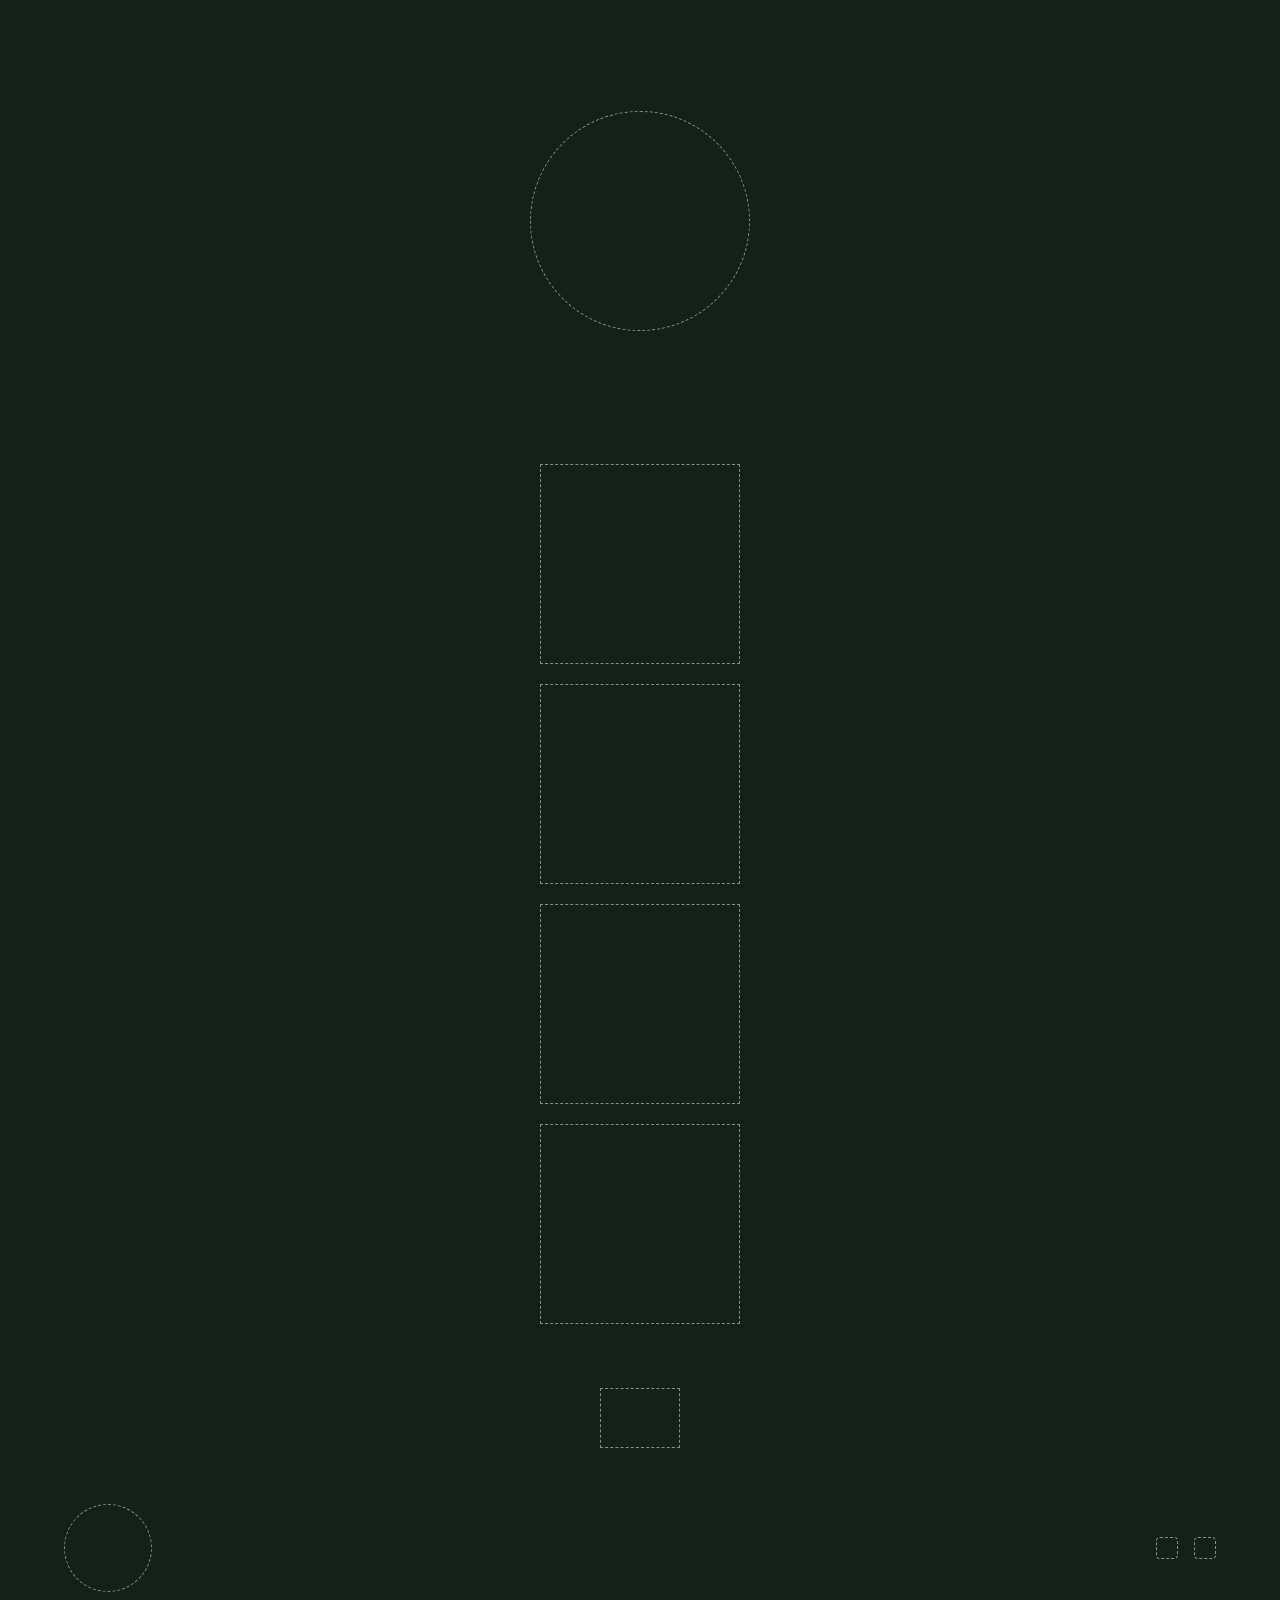
==== index.html @ bf3fc1cc "Build Home page Static rebuild of index.html matching the live site's layout, colors, and Rubik typo" ====
<!DOCTYPE html>
<html lang="en">
<head>
<meta charset="UTF-8">
<meta name="viewport" content="width=device-width, initial-scale=1">
<title>Anthony D Frederick</title>
<link rel="stylesheet" href="css/style.css">
<link rel="stylesheet" href="css/home.css">
</head>
<body>

<header class="hero">
  <h1 class="sr-only">Anthony D Frederick</h1>
  <p class="sr-only">~ welcome all storytellers and Truth-seekers ~</p>

  <div class="hero__mark placeholder" aria-hidden="true">
    <!-- ICON: animated circular "tree" mark (brand logo) -->
    ICON: animated logo mark
  </div>
</header>

<nav class="nav-marks" aria-label="Primary">
  <ul>
    <li>
      <a href="coaching.html" class="nav-mark">
        <span class="nav-mark__icon placeholder" aria-hidden="true">
          <!-- ICON: animated triangle mark -->
          ICON: triangle mark
        </span>
        <span class="nav-mark__label">COACHING</span>
      </a>
    </li>
    <li>
      <a href="work.html" class="nav-mark">
        <span class="nav-mark__icon placeholder" aria-hidden="true">
          <!-- ICON: animated cross/asterisk mark -->
          ICON: cross mark
        </span>
        <span class="nav-mark__label">FILM WORK</span>
      </a>
    </li>
    <li>
      <a href="https://anthonydfrederick.substack.com/" class="nav-mark">
        <span class="nav-mark__icon placeholder" aria-hidden="true">
          <!-- ICON: animated square mark -->
          ICON: square mark
        </span>
        <span class="nav-mark__label">NEWSLETTER</span>
      </a>
    </li>
    <li>
      <a href="about.html" class="nav-mark">
        <span class="nav-mark__icon placeholder" aria-hidden="true">
          <!-- ICON: animated four-point star mark -->
          ICON: star mark
        </span>
        <span class="nav-mark__label">ABOUT</span>
      </a>
    </li>
  </ul>
</nav>

<div class="signature">
  <div class="placeholder" aria-hidden="true">
    <!-- ICON: "adf" cursive signature mark -->
    ICON: adf signature
  </div>
</div>

<footer class="site-footer">
  <div class="site-footer__mark placeholder" aria-hidden="true">
    <!-- ICON: small circular logo mark -->
    ICON: logo mark
  </div>
  <p class="site-footer__legal">
    © 2026. All rights reserved.<br>
    <a href="#">Privacy Policy</a> | <a href="#">Terms &amp; Conditions</a>
  </p>
  <div class="site-footer__social">
    <a href="https://youtube.com/@anthonydfrederick" aria-label="YouTube">
      <span class="placeholder" aria-hidden="true"><!-- ICON: YouTube --></span>
    </a>
    <a href="https://instagram.com/anthonydfrederick" aria-label="Instagram">
      <span class="placeholder" aria-hidden="true"><!-- ICON: Instagram --></span>
    </a>
  </div>
</footer>

</body>
</html>
---- css/style.css ----
/* anthonydfrederick.com — shared styles */

@font-face {
  font-family: "Rubik";
  src: url("../assets/fonts/rubik/Rubik-Light.ttf") format("truetype");
  font-weight: 300;
  font-style: normal;
  font-display: swap;
}
@font-face {
  font-family: "Rubik";
  src: url("../assets/fonts/rubik/Rubik-LightItalic.ttf") format("truetype");
  font-weight: 300;
  font-style: italic;
  font-display: swap;
}
@font-face {
  font-family: "Rubik";
  src: url("../assets/fonts/rubik/Rubik-Regular.ttf") format("truetype");
  font-weight: 400;
  font-style: normal;
  font-display: swap;
}
@font-face {
  font-family: "Rubik";
  src: url("../assets/fonts/rubik/Rubik-Italic.ttf") format("truetype");
  font-weight: 400;
  font-style: italic;
  font-display: swap;
}
@font-face {
  font-family: "Rubik";
  src: url("../assets/fonts/rubik/Rubik-Medium.ttf") format("truetype");
  font-weight: 500;
  font-style: normal;
  font-display: swap;
}
@font-face {
  font-family: "Rubik";
  src: url("../assets/fonts/rubik/Rubik-MediumItalic.ttf") format("truetype");
  font-weight: 500;
  font-style: italic;
  font-display: swap;
}
@font-face {
  font-family: "Rubik";
  src: url("../assets/fonts/rubik/Rubik-Bold.ttf") format("truetype");
  font-weight: 700;
  font-style: normal;
  font-display: swap;
}
@font-face {
  font-family: "Rubik";
  src: url("../assets/fonts/rubik/Rubik-BoldItalic.ttf") format("truetype");
  font-weight: 700;
  font-style: italic;
  font-display: swap;
}
@font-face {
  font-family: "Rubik";
  src: url("../assets/fonts/rubik/Rubik-Black.ttf") format("truetype");
  font-weight: 900;
  font-style: normal;
  font-display: swap;
}
@font-face {
  font-family: "Rubik";
  src: url("../assets/fonts/rubik/Rubik-BlackItalic.ttf") format("truetype");
  font-weight: 900;
  font-style: italic;
  font-display: swap;
}

:root {
  --color-forest: #142118;
  --color-cream-text: #fff9ee;
  --color-paper: #fef1e2;
  --color-paper-text: #142118;
  --color-gold: #fcd762;

  --font-body: "Rubik", -apple-system, BlinkMacSystemFont, "Segoe UI", sans-serif;

  --nav-mark-size: 200px;
  --nav-mark-gap: 20px;

  --max-content-width: 1200px;
}

* {
  box-sizing: border-box;
}

html {
  scroll-behavior: smooth;
}

@media (prefers-reduced-motion: reduce) {
  html {
    scroll-behavior: auto;
  }
  *,
  *::before,
  *::after {
    animation-duration: 0.01ms !important;
    animation-iteration-count: 1 !important;
    transition-duration: 0.01ms !important;
  }
}

body {
  margin: 0;
  font-family: var(--font-body);
  background-color: var(--color-forest);
  color: var(--color-cream-text);
  font-weight: 300;
  line-height: 1.5;
}

body.paper {
  background-color: var(--color-paper);
  color: var(--color-paper-text);
}

a {
  color: inherit;
  text-decoration: none;
}

/* Visually hidden but accessible to screen readers */
.sr-only {
  position: absolute;
  width: 1px;
  height: 1px;
  padding: 0;
  margin: -1px;
  overflow: hidden;
  clip: rect(0, 0, 0, 0);
  white-space: nowrap;
  border: 0;
}

/* Focus visibility */
a:focus-visible,
button:focus-visible {
  outline: 2px solid var(--color-gold);
  outline-offset: 4px;
}

/* Generic image/graphic placeholder */
.placeholder {
  display: flex;
  align-items: center;
  justify-content: center;
  border: 1px dashed currentColor;
  opacity: 0.5;
  text-align: center;
  font-size: 12px;
  letter-spacing: 0.05em;
  text-transform: uppercase;
  line-height: 1.4;
  padding: 8px;
}

/* Footer, shared across all pages */
.site-footer {
  display: flex;
  flex-wrap: wrap;
  align-items: center;
  justify-content: space-between;
  gap: 16px;
  max-width: var(--max-content-width);
  margin: 0 auto;
  padding: 32px 24px 40px;
  font-size: 14px;
}

.site-footer__mark.placeholder {
  width: 88px;
  height: 88px;
  border-radius: 50%;
  font-size: 10px;
  flex-shrink: 0;
}

.site-footer__legal {
  opacity: 0.85;
  flex: 1;
  text-align: center;
}

.site-footer__legal a {
  text-decoration: underline;
  text-underline-offset: 2px;
}

.site-footer__social {
  display: flex;
  gap: 16px;
}

.site-footer__social .placeholder {
  width: 22px;
  height: 22px;
  border-radius: 4px;
  font-size: 0;
}

.signature {
  display: flex;
  justify-content: center;
  padding: 24px 0;
}

.signature .placeholder {
  width: 80px;
  height: 60px;
}
---- css/home.css ----
/* Home page — index.html */

.hero {
  display: flex;
  justify-content: center;
  padding: 111px 24px 0;
}

.hero__mark {
  width: 220px;
  height: 220px;
  border-radius: 50%;
}

.nav-marks ul {
  list-style: none;
  margin: 133px 0 0;
  padding: 0;
  display: flex;
  flex-direction: column;
  align-items: center;
  gap: var(--nav-mark-gap);
}

.nav-mark {
  display: flex;
  flex-direction: column;
  align-items: center;
  justify-content: center;
  width: var(--nav-mark-size);
  height: var(--nav-mark-size);
  gap: 12px;
}

.nav-mark__icon {
  width: 100%;
  height: 100%;
  position: absolute;
  opacity: 0.5;
}

.nav-mark {
  position: relative;
}

.nav-mark__label {
  position: relative;
  font-size: 16px;
  font-weight: 300;
  letter-spacing: 1px;
  text-transform: uppercase;
}

.signature {
  margin-top: 40px;
}

@media (max-width: 640px) {
  .hero {
    padding-top: 72px;
  }

  .hero__mark {
    width: 180px;
    height: 180px;
  }

  :root {
    --nav-mark-size: 160px;
  }
}
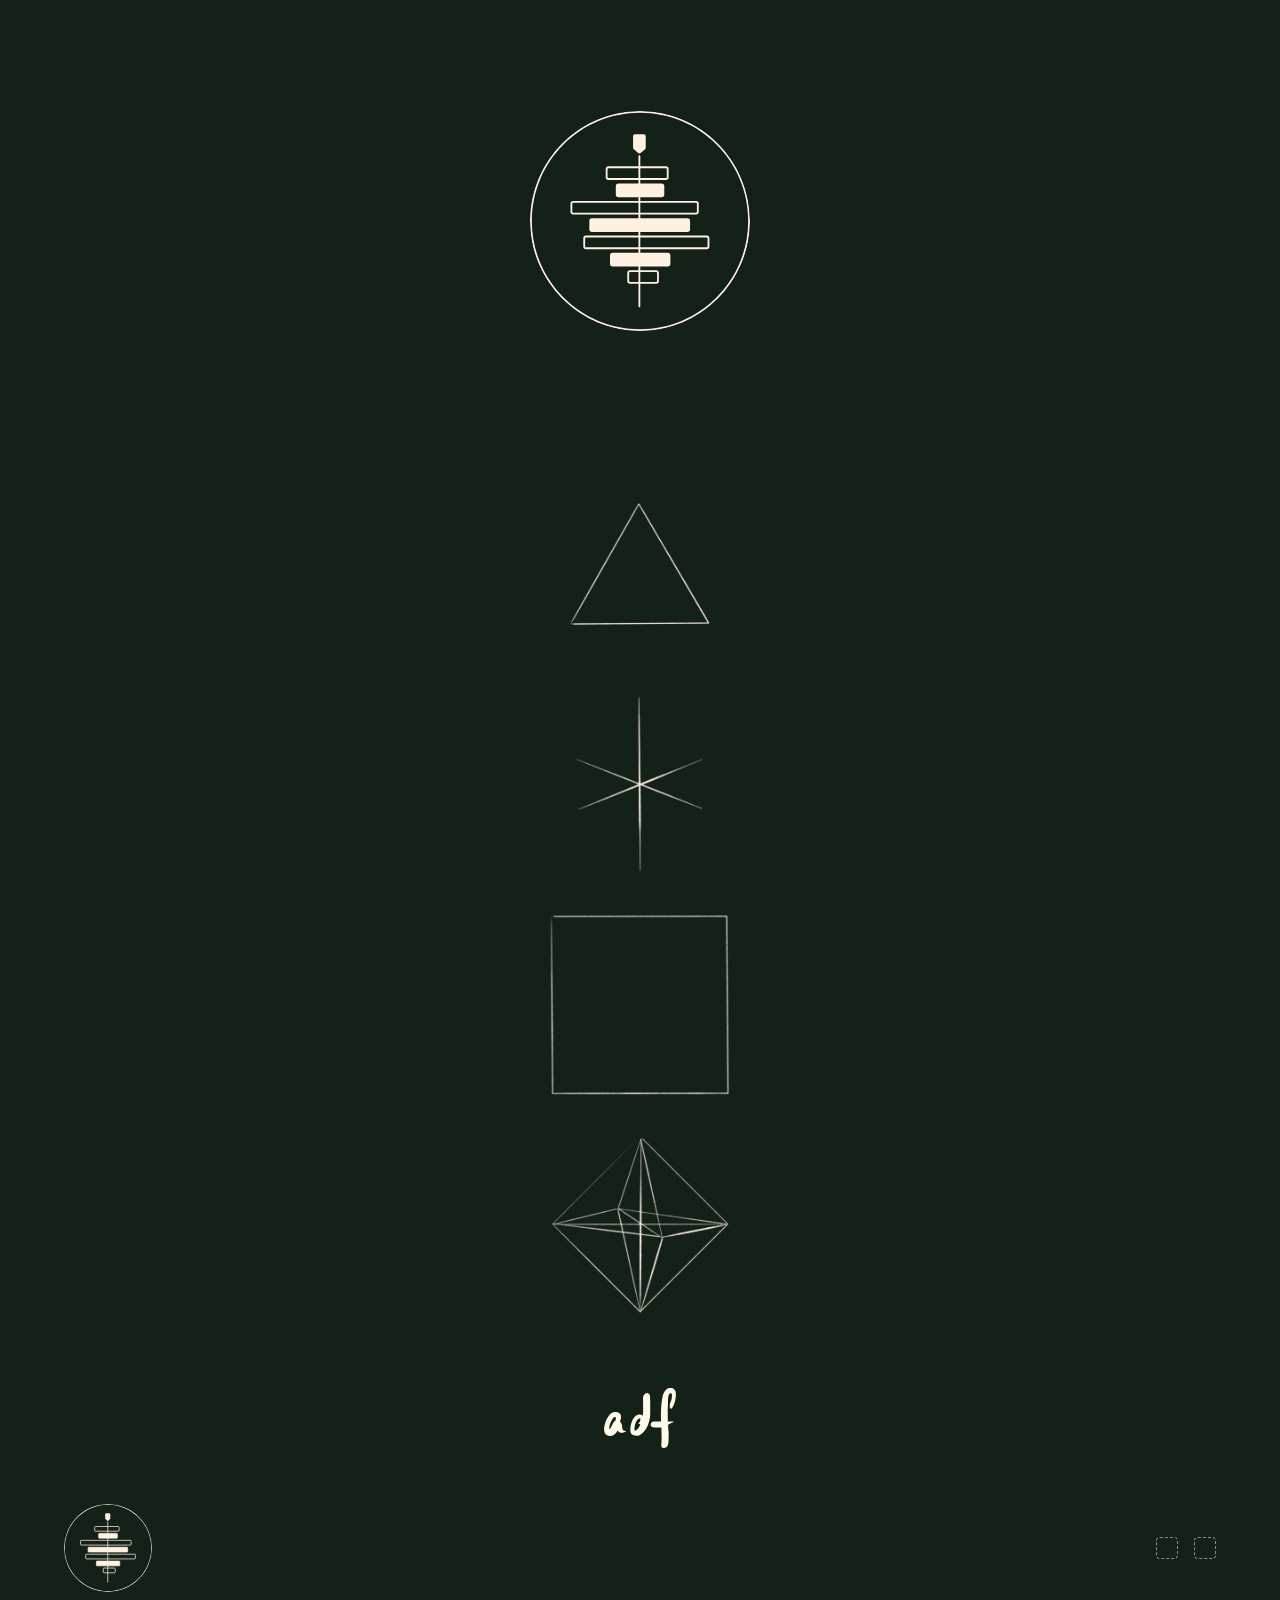
==== commit 11ff79ab: "Wire in real media assets across all four pages Replaces placeholder boxes with the actual brand ass" ====
--- a/index.html
+++ b/index.html
@@ -13,47 +13,32 @@
   <h1 class="sr-only">Anthony D Frederick</h1>
   <p class="sr-only">~ welcome all storytellers and Truth-seekers ~</p>
 
-  <div class="hero__mark placeholder" aria-hidden="true">
-    <!-- ICON: animated circular "tree" mark (brand logo) -->
-    ICON: animated logo mark
-  </div>
+  <img class="hero__mark" src="assets/media/CI_Cursor_offwhite_250305.svg" alt="" aria-hidden="true">
 </header>
 
 <nav class="nav-marks" aria-label="Primary">
   <ul>
     <li>
       <a href="coaching.html" class="nav-mark">
-        <span class="nav-mark__icon placeholder" aria-hidden="true">
-          <!-- ICON: animated triangle mark -->
-          ICON: triangle mark
-        </span>
+        <span class="nav-mark__icon nav-mark__icon--coaching" aria-hidden="true"></span>
         <span class="nav-mark__label">COACHING</span>
       </a>
     </li>
     <li>
       <a href="work.html" class="nav-mark">
-        <span class="nav-mark__icon placeholder" aria-hidden="true">
-          <!-- ICON: animated cross/asterisk mark -->
-          ICON: cross mark
-        </span>
+        <span class="nav-mark__icon nav-mark__icon--filmwork" aria-hidden="true"></span>
         <span class="nav-mark__label">FILM WORK</span>
       </a>
     </li>
     <li>
       <a href="https://anthonydfrederick.substack.com/" class="nav-mark">
-        <span class="nav-mark__icon placeholder" aria-hidden="true">
-          <!-- ICON: animated square mark -->
-          ICON: square mark
-        </span>
+        <span class="nav-mark__icon nav-mark__icon--newsletter" aria-hidden="true"></span>
         <span class="nav-mark__label">NEWSLETTER</span>
       </a>
     </li>
     <li>
       <a href="about.html" class="nav-mark">
-        <span class="nav-mark__icon placeholder" aria-hidden="true">
-          <!-- ICON: animated four-point star mark -->
-          ICON: star mark
-        </span>
+        <span class="nav-mark__icon nav-mark__icon--about" aria-hidden="true"></span>
         <span class="nav-mark__label">ABOUT</span>
       </a>
     </li>
@@ -61,17 +46,11 @@
 </nav>
 
 <div class="signature">
-  <div class="placeholder" aria-hidden="true">
-    <!-- ICON: "adf" cursive signature mark -->
-    ICON: adf signature
-  </div>
+  <img src="assets/media/adf_initials_240310.svg" alt="" aria-hidden="true">
 </div>
 
 <footer class="site-footer">
-  <div class="site-footer__mark placeholder" aria-hidden="true">
-    <!-- ICON: small circular logo mark -->
-    ICON: logo mark
-  </div>
+  <img class="site-footer__mark" src="assets/media/CI_Cursor_offwhite_250305.svg" alt="" aria-hidden="true">
   <p class="site-footer__legal">
     © 2026. All rights reserved.<br>
     <a href="#">Privacy Policy</a> | <a href="#">Terms &amp; Conditions</a>
--- a/css/style.css
+++ b/css/style.css
@@ -174,12 +174,13 @@
   font-size: 14px;
 }
 
-.site-footer__mark.placeholder {
+.site-footer__mark {
   width: 88px;
   height: 88px;
   border-radius: 50%;
   font-size: 10px;
   flex-shrink: 0;
+  object-fit: contain;
 }
 
 .site-footer__legal {
@@ -211,6 +212,7 @@
   padding: 24px 0;
 }
 
+.signature img,
 .signature .placeholder {
   width: 80px;
   height: 60px;
--- a/css/home.css
+++ b/css/home.css
@@ -10,6 +10,7 @@
   width: 220px;
   height: 220px;
   border-radius: 50%;
+  object-fit: contain;
 }
 
 .nav-marks ul {
@@ -32,11 +33,49 @@
   gap: 12px;
 }
 
+/* Each icon is a filmstrip sprite (square frames laid out horizontally).
+   background-size/position use percentages so the frame math scales
+   with --nav-mark-size automatically (no fixed pixel widths needed). */
 .nav-mark__icon {
   width: 100%;
   height: 100%;
   position: absolute;
-  opacity: 0.5;
+  background-repeat: no-repeat;
+  background-position: 0 0;
+}
+
+@keyframes play-sprite {
+  to {
+    background-position: 100% 0;
+  }
+}
+
+.nav-mark__icon--coaching,
+.nav-mark__icon--filmwork,
+.nav-mark__icon--newsletter {
+  background-size: 1500% 100%; /* 15 frames */
+  animation: play-sprite 1.5s steps(15) infinite;
+}
+
+.nav-mark__icon--about {
+  background-size: 1100% 100%; /* 11 frames */
+  animation: play-sprite 1.1s steps(11) infinite;
+}
+
+.nav-mark__icon--coaching {
+  background-image: url("../assets/media/SPRITE%205.png");
+}
+
+.nav-mark__icon--filmwork {
+  background-image: url("../assets/media/SPRITE%202.png");
+}
+
+.nav-mark__icon--newsletter {
+  background-image: url("../assets/media/SPRITE%203.png");
+}
+
+.nav-mark__icon--about {
+  background-image: url("../assets/media/SPRITE%204.png");
 }
 
 .nav-mark {
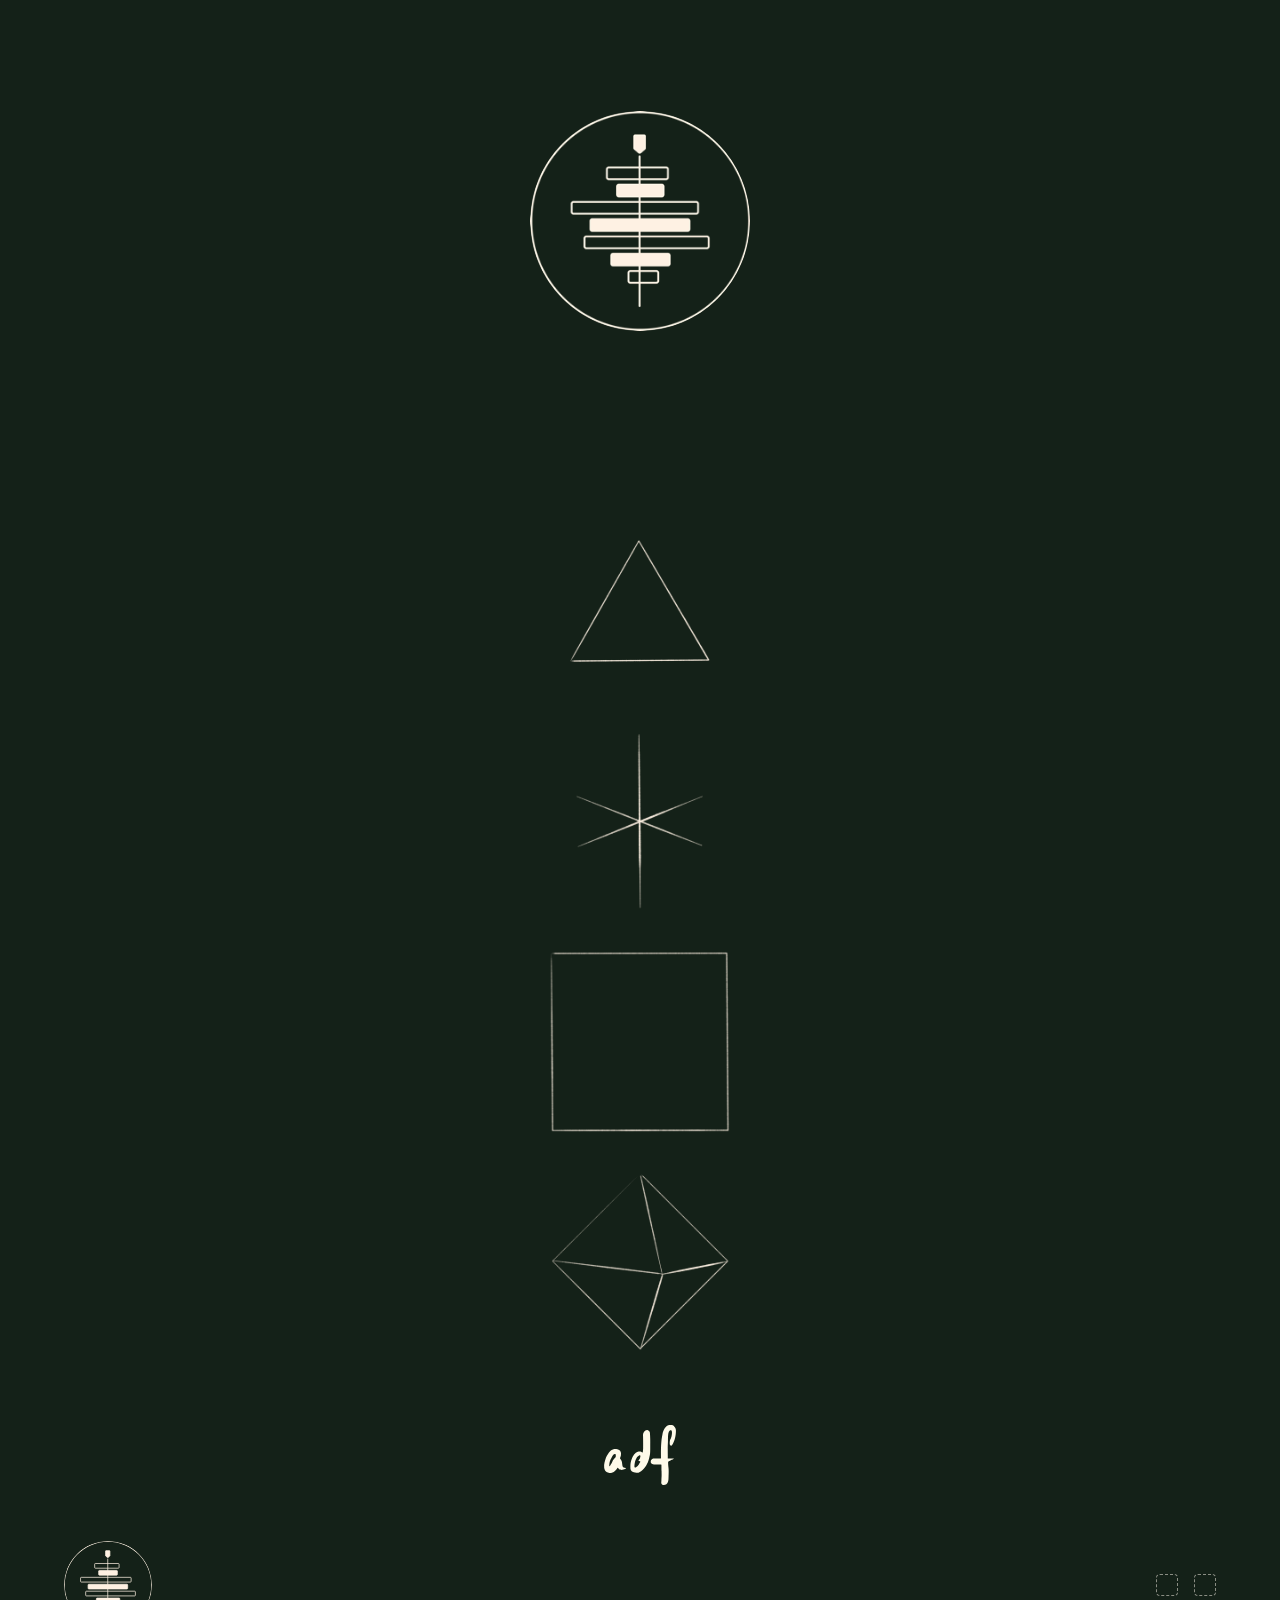
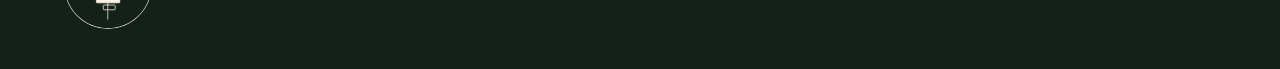
==== commit 30326c75: "Animate the Home page header mark and reveal tagline on hover Header mark now plays SPRITE 8 continu" ====
--- a/index.html
+++ b/index.html
@@ -11,9 +11,8 @@
 
 <header class="hero">
   <h1 class="sr-only">Anthony D Frederick</h1>
-  <p class="sr-only">~ welcome all storytellers and Truth-seekers ~</p>
-
-  <img class="hero__mark" src="assets/media/CI_Cursor_offwhite_250305.svg" alt="" aria-hidden="true">
+  <span class="hero__mark" aria-hidden="true"></span>
+  <p class="hero__tagline">~ welcome all storytellers and Truth-seekers ~</p>
 </header>
 
 <nav class="nav-marks" aria-label="Primary">
--- a/css/home.css
+++ b/css/home.css
@@ -1,16 +1,58 @@
 /* Home page — index.html */
+
+:root {
+  --hero-mark-size: 220px;
+}
 
 .hero {
   display: flex;
-  justify-content: center;
+  flex-direction: column;
+  align-items: center;
   padding: 111px 24px 0;
 }
 
+/* Hero mark is also a filmstrip sprite (48 square frames), same
+   calc()-based frame math as the nav icons below, but this one
+   auto-plays continuously rather than waiting for hover.
+   Uses "SPRITE 8-web.png" — a resized copy of the source file. The
+   original is 51,888px wide, which exceeds the browser's max texture
+   dimension for CSS background-image (commonly 16,384px), so it
+   silently fails to render as a background (confirmed: the same file
+   draws fine via <canvas>, which doesn't hit that limit the same way).
+   This copy is 12,288px wide (256px/frame), well under the limit. */
 .hero__mark {
-  width: 220px;
-  height: 220px;
+  display: block;
+  width: var(--hero-mark-size);
+  height: var(--hero-mark-size);
   border-radius: 50%;
-  object-fit: contain;
+  background-image: url("../assets/media/SPRITE%208-web.png");
+  background-repeat: no-repeat;
+  background-position: 0 0;
+  background-size: calc(var(--hero-mark-size) * 48) 100%; /* 48 frames, 220px each = 10560px */
+  animation: play-hero-sprite 3.3s steps(48) infinite;
+}
+
+@keyframes play-hero-sprite {
+  to {
+    background-position: calc(var(--hero-mark-size) * -48) 0;
+  }
+}
+
+/* Hidden until hover, but not display:none/sr-only, so it stays in
+   the accessibility tree and the reveal is a pure opacity fade with
+   no layout shift. */
+.hero__tagline {
+  margin: 16px 0 0;
+  font-size: 14px;
+  letter-spacing: 0.03em;
+  text-align: center;
+  opacity: 0;
+  transition: opacity 0.3s ease;
+}
+
+.hero:hover .hero__tagline,
+.hero:focus-within .hero__tagline {
+  opacity: 1;
 }
 
 .nav-marks ul {
@@ -35,31 +77,43 @@
 
 /* Each icon is a filmstrip sprite (square frames laid out horizontally).
    background-size/position use percentages so the frame math scales
-   with --nav-mark-size automatically (no fixed pixel widths needed). */
+   with --nav-mark-size automatically (no fixed pixel widths needed).
+   inset:0 pins it exactly over the .nav-mark box regardless of the
+   parent's flex layout, so every frame lands in the same spot — that's
+   what makes it read as one icon changing shape rather than something
+   jumping around. Idle state sits on frame 0 until hovered. */
 .nav-mark__icon {
-  width: 100%;
-  height: 100%;
   position: absolute;
+  inset: 0;
   background-repeat: no-repeat;
   background-position: 0 0;
 }
 
+/* The endpoint must be an explicit pixel offset of exactly
+   frameWidth * frameCount (here, --nav-mark-size * 15) — using the
+   percentage shorthand (100%) computes via the CSS spec's "excess
+   space" formula instead, landing on -2800px rather than -3000px,
+   which paired with steps(15) produces uneven 186.67px jumps instead
+   of clean 200px frame steps. calc() also keeps this correct at the
+   160px mobile --nav-mark-size. */
 @keyframes play-sprite {
   to {
-    background-position: 100% 0;
+    background-position: calc(var(--nav-mark-size) * -15) 0;
   }
 }
 
 .nav-mark__icon--coaching,
 .nav-mark__icon--filmwork,
-.nav-mark__icon--newsletter {
-  background-size: 1500% 100%; /* 15 frames */
-  animation: play-sprite 1.5s steps(15) infinite;
+.nav-mark__icon--newsletter,
+.nav-mark__icon--about {
+  background-size: calc(var(--nav-mark-size) * 15) 100%; /* 15 frames, 200px each = 3000px */
 }
 
-.nav-mark__icon--about {
-  background-size: 1100% 100%; /* 11 frames */
-  animation: play-sprite 1.1s steps(11) infinite;
+.nav-mark:hover .nav-mark__icon--coaching,
+.nav-mark:hover .nav-mark__icon--filmwork,
+.nav-mark:hover .nav-mark__icon--newsletter,
+.nav-mark:hover .nav-mark__icon--about {
+  animation: play-sprite 1.5s steps(15) infinite;
 }
 
 .nav-mark__icon--coaching {
@@ -75,7 +129,7 @@
 }
 
 .nav-mark__icon--about {
-  background-image: url("../assets/media/SPRITE%204.png");
+  background-image: url("../assets/media/SPRITE%206.png");
 }
 
 .nav-mark {
@@ -99,12 +153,8 @@
     padding-top: 72px;
   }
 
-  .hero__mark {
-    width: 180px;
-    height: 180px;
-  }
-
   :root {
+    --hero-mark-size: 180px;
     --nav-mark-size: 160px;
   }
 }
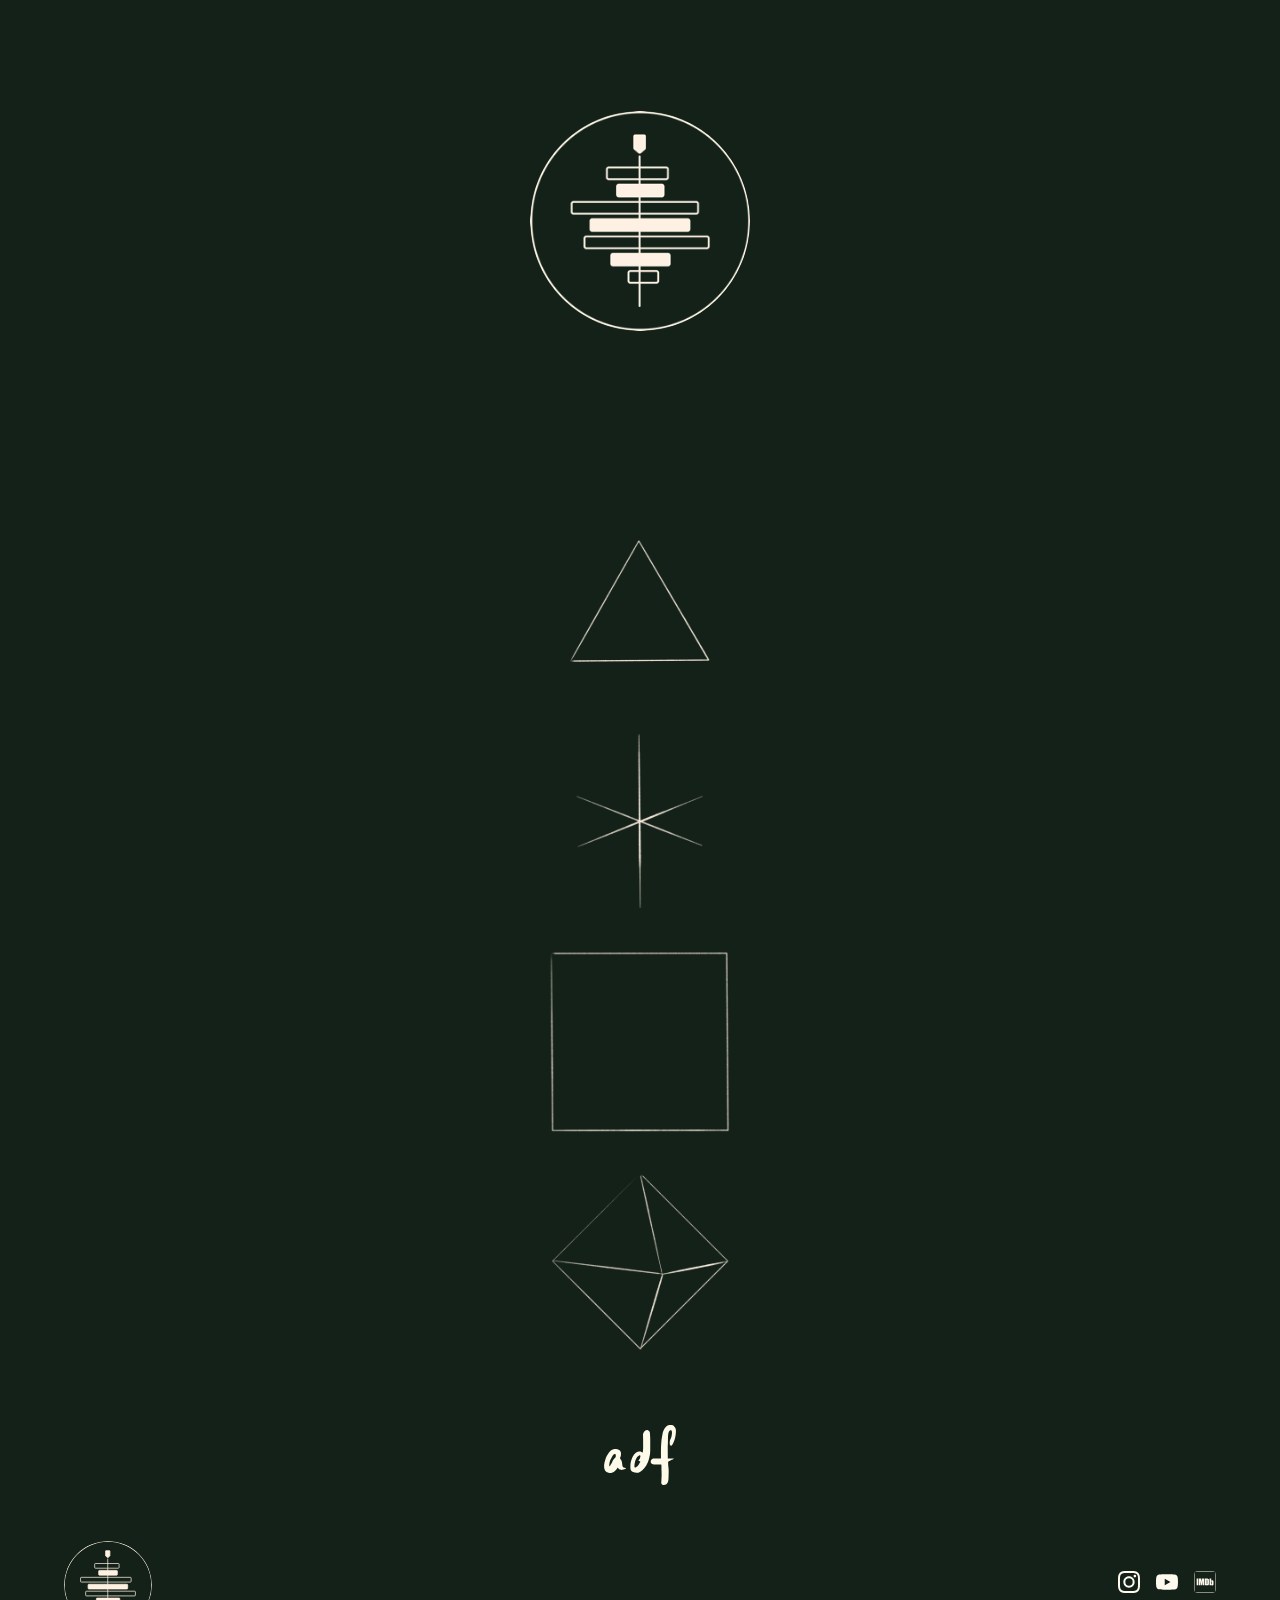
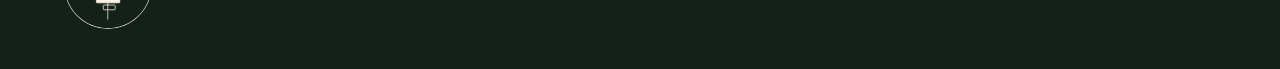
==== commit 618d65ff: "Add IMDb icon and wire in real social icons across all footers Replaces the YouTube/Instagram placeh" ====
--- a/index.html
+++ b/index.html
@@ -55,11 +55,14 @@
     <a href="#">Privacy Policy</a> | <a href="#">Terms &amp; Conditions</a>
   </p>
   <div class="site-footer__social">
+    <a href="https://instagram.com/anthonydfrederick" aria-label="Instagram">
+      <img src="assets/media/icon-instagram-cream.svg" alt="">
+    </a>
     <a href="https://youtube.com/@anthonydfrederick" aria-label="YouTube">
-      <span class="placeholder" aria-hidden="true"><!-- ICON: YouTube --></span>
+      <img src="assets/media/icon-youtube-cream.svg" alt="">
     </a>
-    <a href="https://instagram.com/anthonydfrederick" aria-label="Instagram">
-      <span class="placeholder" aria-hidden="true"><!-- ICON: Instagram --></span>
+    <a href="#" aria-label="IMDb">
+      <img src="assets/media/icon-imdb-cream.svg" alt="">
     </a>
   </div>
 </footer>
--- a/css/style.css
+++ b/css/style.css
@@ -196,9 +196,12 @@
 
 .site-footer__social {
   display: flex;
+  align-items: center;
   gap: 16px;
-}
-
+  flex-shrink: 0;
+}
+
+.site-footer__social img,
 .site-footer__social .placeholder {
   width: 22px;
   height: 22px;
--- a/css/home.css
+++ b/css/home.css
@@ -12,8 +12,8 @@
 }
 
 /* Hero mark is also a filmstrip sprite (48 square frames), same
-   calc()-based frame math as the nav icons below, but this one
-   auto-plays continuously rather than waiting for hover.
+   calc()-based frame math as the nav icons below, and same
+   hover-to-play pattern — idle on frame 0 until hovered.
    Uses "SPRITE 8-web.png" — a resized copy of the source file. The
    original is 51,888px wide, which exceeds the browser's max texture
    dimension for CSS background-image (commonly 16,384px), so it
@@ -29,6 +29,9 @@
   background-repeat: no-repeat;
   background-position: 0 0;
   background-size: calc(var(--hero-mark-size) * 48) 100%; /* 48 frames, 220px each = 10560px */
+}
+
+.hero:hover .hero__mark {
   animation: play-hero-sprite 3.3s steps(48) infinite;
 }
 
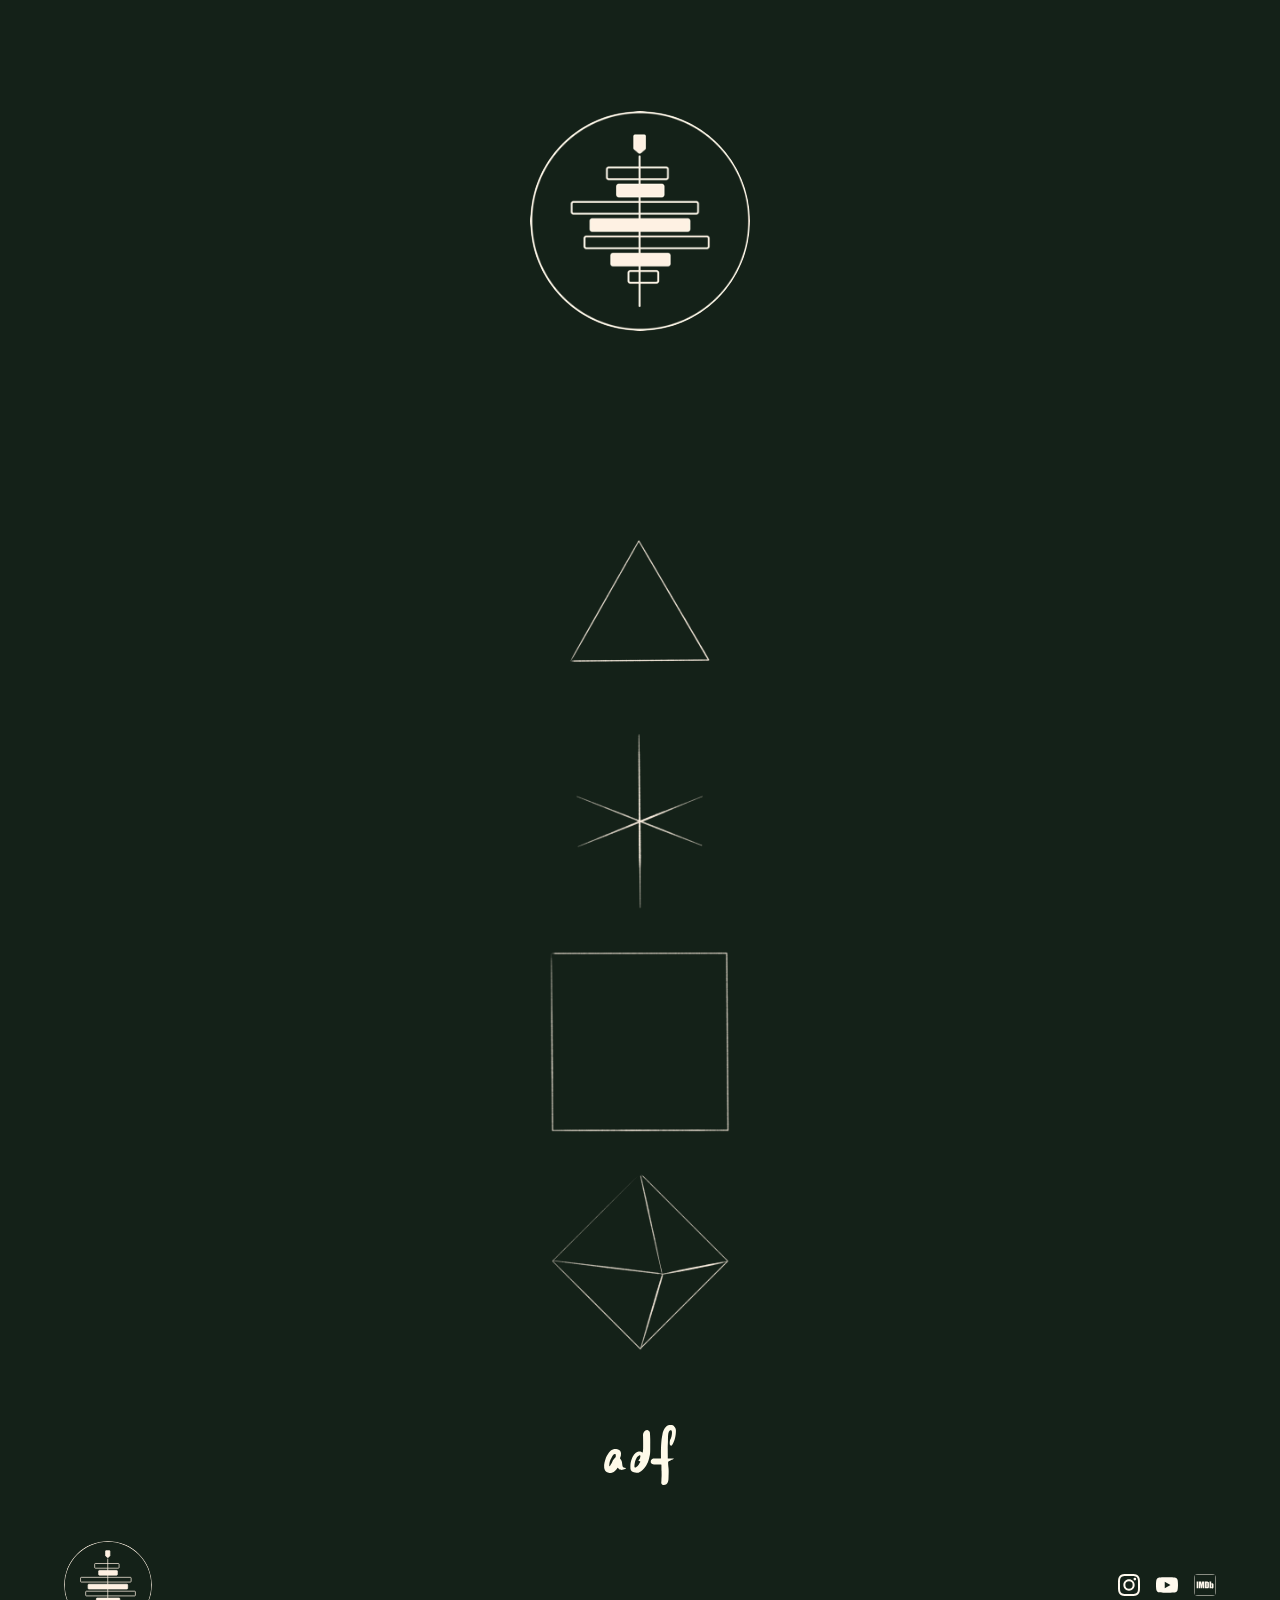
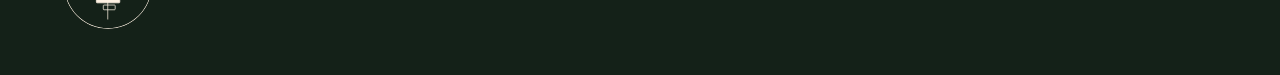
==== commit 336cd311: "Polish footer: logo links home, smaller legal text, no underlines - Footer logo mark is now wrapped " ====
--- a/index.html
+++ b/index.html
@@ -49,7 +49,9 @@
 </div>
 
 <footer class="site-footer">
-  <img class="site-footer__mark" src="assets/media/CI_Cursor_offwhite_250305.svg" alt="" aria-hidden="true">
+  <a class="site-footer__mark-link" href="index.html" aria-label="Home">
+    <img class="site-footer__mark" src="assets/media/CI_Cursor_offwhite_250305.svg" alt="">
+  </a>
   <p class="site-footer__legal">
     © 2026. All rights reserved.<br>
     <a href="#">Privacy Policy</a> | <a href="#">Terms &amp; Conditions</a>
--- a/css/style.css
+++ b/css/style.css
@@ -174,12 +174,17 @@
   font-size: 14px;
 }
 
+.site-footer__mark-link {
+  display: block;
+  flex-shrink: 0;
+  border-radius: 50%;
+}
+
 .site-footer__mark {
   width: 88px;
   height: 88px;
   border-radius: 50%;
   font-size: 10px;
-  flex-shrink: 0;
   object-fit: contain;
 }
 
@@ -187,11 +192,11 @@
   opacity: 0.85;
   flex: 1;
   text-align: center;
+  font-size: 11px;
 }
 
 .site-footer__legal a {
-  text-decoration: underline;
-  text-underline-offset: 2px;
+  text-decoration: none;
 }
 
 .site-footer__social {
